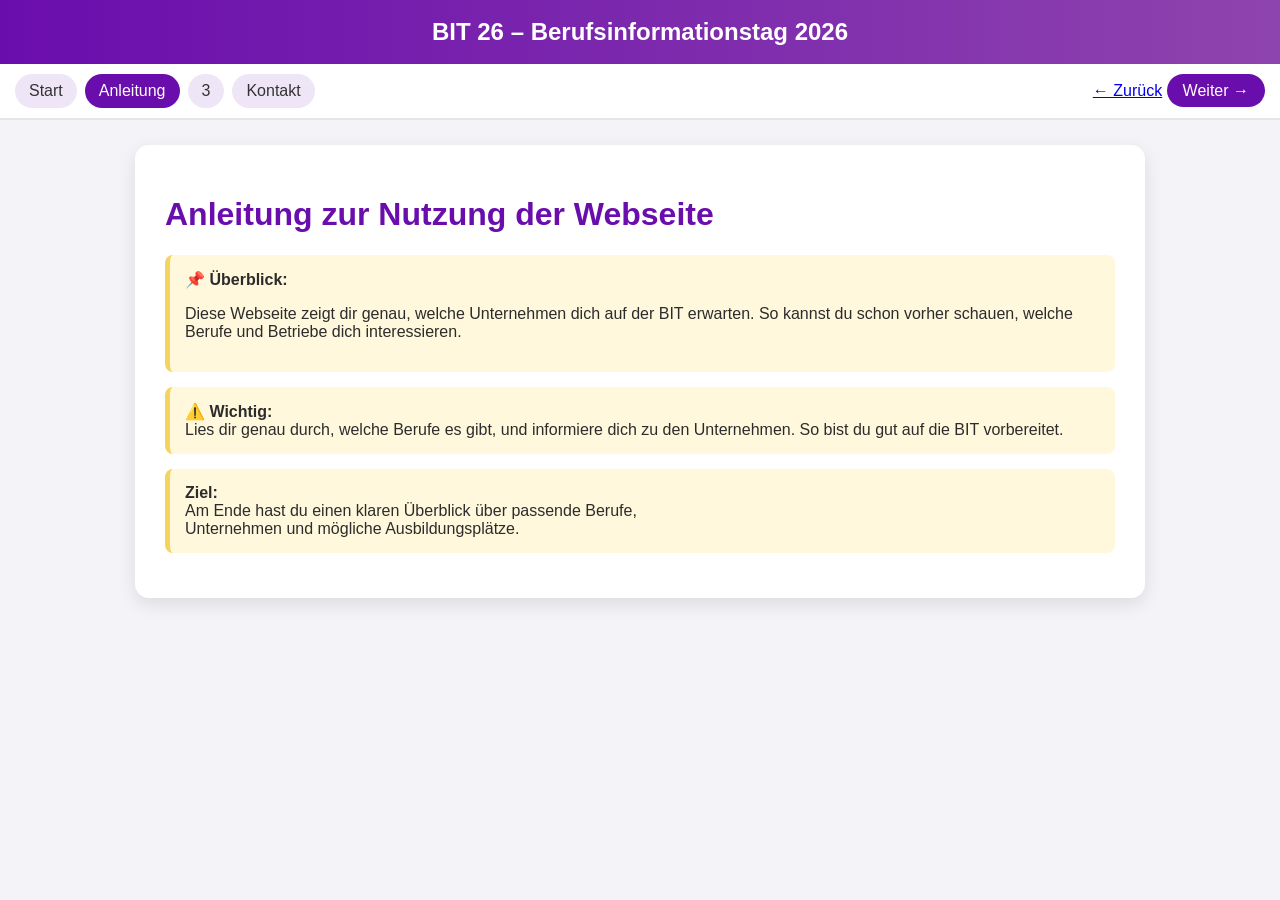
==== anleitung.html @ 80b7deb0 "Add files via upload" ====
<!DOCTYPE html>
<html lang="de">
<head>
<meta charset="UTF-8">
<title>BIT 26 – Berufsinformationstag 2026</title>

<link rel="stylesheet" href="style.css">

<style>
html {
    scroll-behavior: smooth;
}

body{
    margin:0;
    font-family: Arial, sans-serif;
}
</style>

<!-- 🔥 SCRIPT für stabiles Klick- & Scrollverhalten -->
<script defer>
document.addEventListener("DOMContentLoaded", () => {

    // 🔝 Immer oben starten
    window.scrollTo(0, 0);

    // 🔁 Schutz gegen mehrfach klicken
    const links = document.querySelectorAll("a");

    links.forEach(link => {
        link.addEventListener("click", () => {
            document.body.style.pointerEvents = "none";
            setTimeout(() => {
                document.body.style.pointerEvents = "auto";
            }, 300);
        });
    });

});
</script>

</head>
<body>

<header>BIT 26 – Berufsinformationstag 2026</header>

<div class="navbar">
    <div class="nav-links">
        <a href="index.html">Start</a>
        <a href="anleitung.html" class="active">Anleitung</a>
        <a href="phase3.html">3</a>
        <a href="kontakt.html">Kontakt</a>
    </div>

    <!-- 👉 Navigation verbessert -->
    <div class="nav-actions">
        <a class="back-btn" href="index.html">← Zurück</a>
        <a class="next-btn" href="phase3.html">Weiter →</a>
    </div>
</div>

<div class="container">

<h1>Anleitung zur Nutzung der Webseite</h1>

<div class="box">
<strong>📌 Überblick:</strong><br>
<p>Diese Webseite zeigt dir genau, welche Unternehmen dich auf der BIT erwarten. So kannst du schon vorher schauen, welche Berufe und Betriebe dich interessieren.</p>
</div>

<div class="box">
<strong>⚠️ Wichtig:</strong><br>
Lies dir genau durch, welche Berufe es gibt, und informiere dich zu den Unternehmen. So bist du gut auf die BIT vorbereitet.

</div>

<div class="box">
<strong>Ziel:</strong><br>
Am Ende hast du einen klaren Überblick über passende Berufe,<br>
Unternehmen und mögliche Ausbildungsplätze.
</div>

</div>

</body>
</html>
---- style.css ----
body {
    font-family: 'Segoe UI', Arial, sans-serif;
    margin: 0;
    background: #f4f3f8;
    color: #2c2c2c;
}

/* HEADER */
header {
    background: linear-gradient(90deg, #6a0dad, #8e44ad);
    color: white;
    padding: 18px;
    text-align: center;
    font-size: 24px;
    font-weight: bold;
}

/* NAV */
.navbar {
    display: flex;
    justify-content: space-between;
    align-items: center;
    background: white;
    border-bottom: 2px solid #e6e6e6;
    padding: 10px 15px;
}

/* LINKS */
.nav-links {
    display: flex;
    gap: 8px;
    overflow-x: auto;
}

.nav-links a {
    text-decoration: none;
    padding: 8px 14px;
    border-radius: 20px;
    background: #eee6f7;
    color: #333;
    transition: 0.25s;
    white-space: nowrap;
}

/* HOVER GELB */
.nav-links a:hover {
    background: #f4d35e;
}

/* AKTIVE SEITE */
.nav-links a.active {
    background: #6a0dad;
    color: white;
}

/* WEITER BUTTON */
.next-btn {
    background: #6a0dad;
    color: white;
    padding: 8px 16px;
    border-radius: 20px;
    text-decoration: none;
}

.next-btn:hover {
    background: #f4d35e;
    color: black;
}

/* TIMER */
.timer {
    text-align: right;
    padding: 10px 15px;
    font-weight: bold;
    color: #6a0dad;
}

/* MAIN CONTAINER (WICHTIG!) */
.container {
    max-width: 950px;
    margin: 25px auto;
    background: white;
    padding: 30px;
    border-radius: 14px;
    box-shadow: 0 6px 18px rgba(0,0,0,0.1);
}

/* BOXEN */
.box {
    background: #fff8dc;
    border-left: 5px solid #f4d35e;
    padding: 15px;
    margin: 15px 0;
    border-radius: 8px;
}

textarea, input {
    width: 100%;
    padding: 10px;
    margin: 10px 0;
    border-radius: 8px;
    border: 1px solid #ccc;
}

h1 {
    color: #6a0dad;
}
.next-btn:hover {
    background: #f4d35e;
    color: black;
}
.company-grid {
    display: grid;
    grid-template-columns: repeat(auto-fit, minmax(300px, 1fr));
    gap: 20px;
}

.company-box {
    background: white;
    border-radius: 12px;
    padding: 20px;
    box-shadow: 0 4px 12px rgba(0,0,0,0.1);
    transition: 0.2s;
}

.company-box:hover {
    transform: scale(1.05);
}
.intro-box {
    background: #fff8dc;        /* gleich wie deine .box */
    border-left: 5px solid #f4d35e;
    padding: 20px;
    border-radius: 12px;
    margin-bottom: 20px;
}
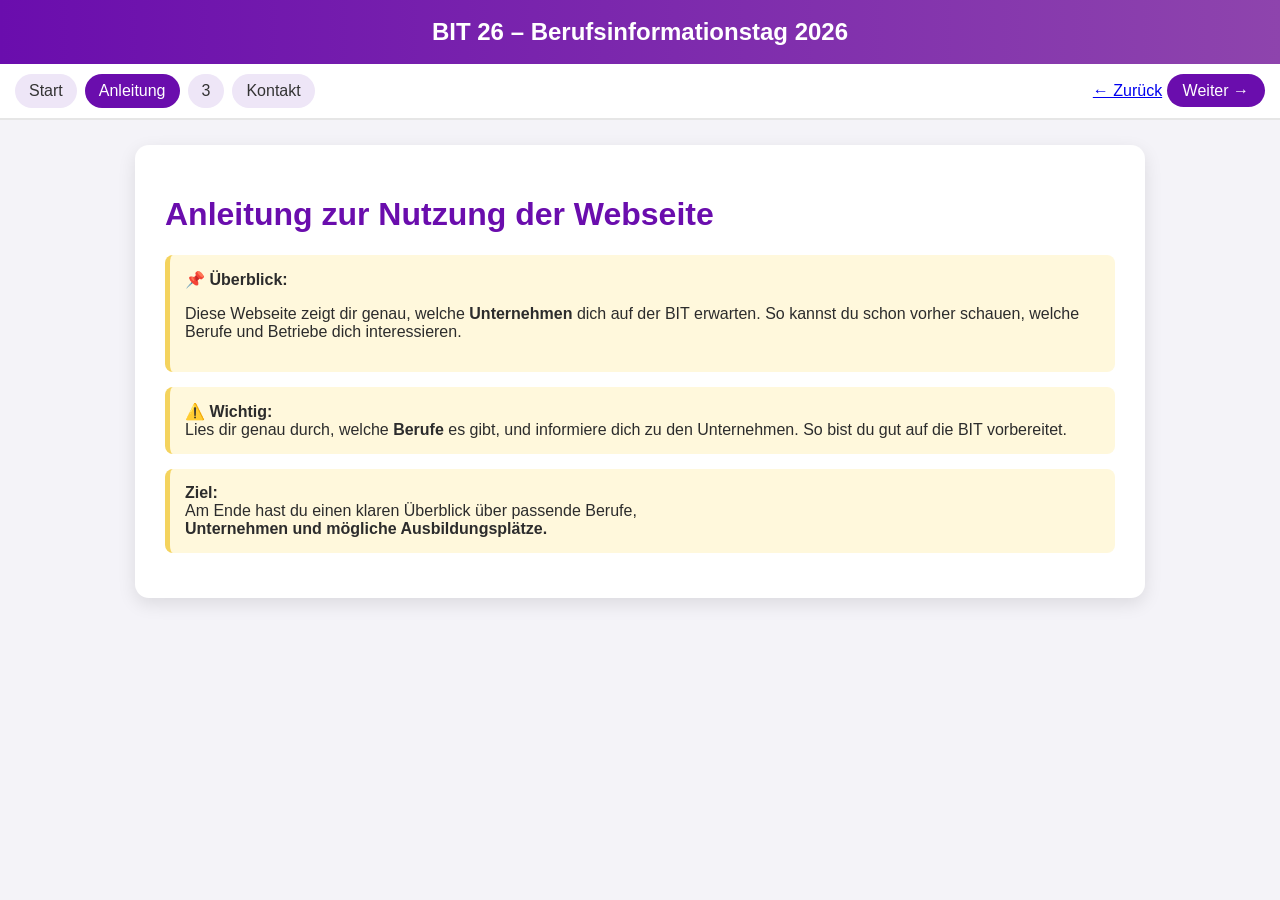
==== commit d7b9301c: "Fix HTML structure and improve content clarity" ====
--- a/anleitung.html
+++ b/anleitung.html
@@ -65,22 +65,22 @@
 
 <div class="box">
 <strong>📌 Überblick:</strong><br>
-<p>Diese Webseite zeigt dir genau, welche Unternehmen dich auf der BIT erwarten. So kannst du schon vorher schauen, welche Berufe und Betriebe dich interessieren.</p>
+<p>Diese Webseite zeigt dir genau, welche <strong>Unternehmen</strong> dich auf der BIT erwarten. So kannst du schon vorher schauen, welche Berufe und Betriebe dich interessieren.</p>
 </div>
 
 <div class="box">
 <strong>⚠️ Wichtig:</strong><br>
-Lies dir genau durch, welche Berufe es gibt, und informiere dich zu den Unternehmen. So bist du gut auf die BIT vorbereitet.
+Lies dir genau durch, welche <strong>Berufe</strong> es gibt, und informiere dich zu den Unternehmen. So bist du gut auf die BIT vorbereitet.
 
 </div>
 
 <div class="box">
 <strong>Ziel:</strong><br>
 Am Ende hast du einen klaren Überblick über passende Berufe,<br>
-Unternehmen und mögliche Ausbildungsplätze.
+<strong>Unternehmen und mögliche Ausbildungsplätze.</strong>
 </div>
 
 </div>
 
 </body>
-</html>+</html>
